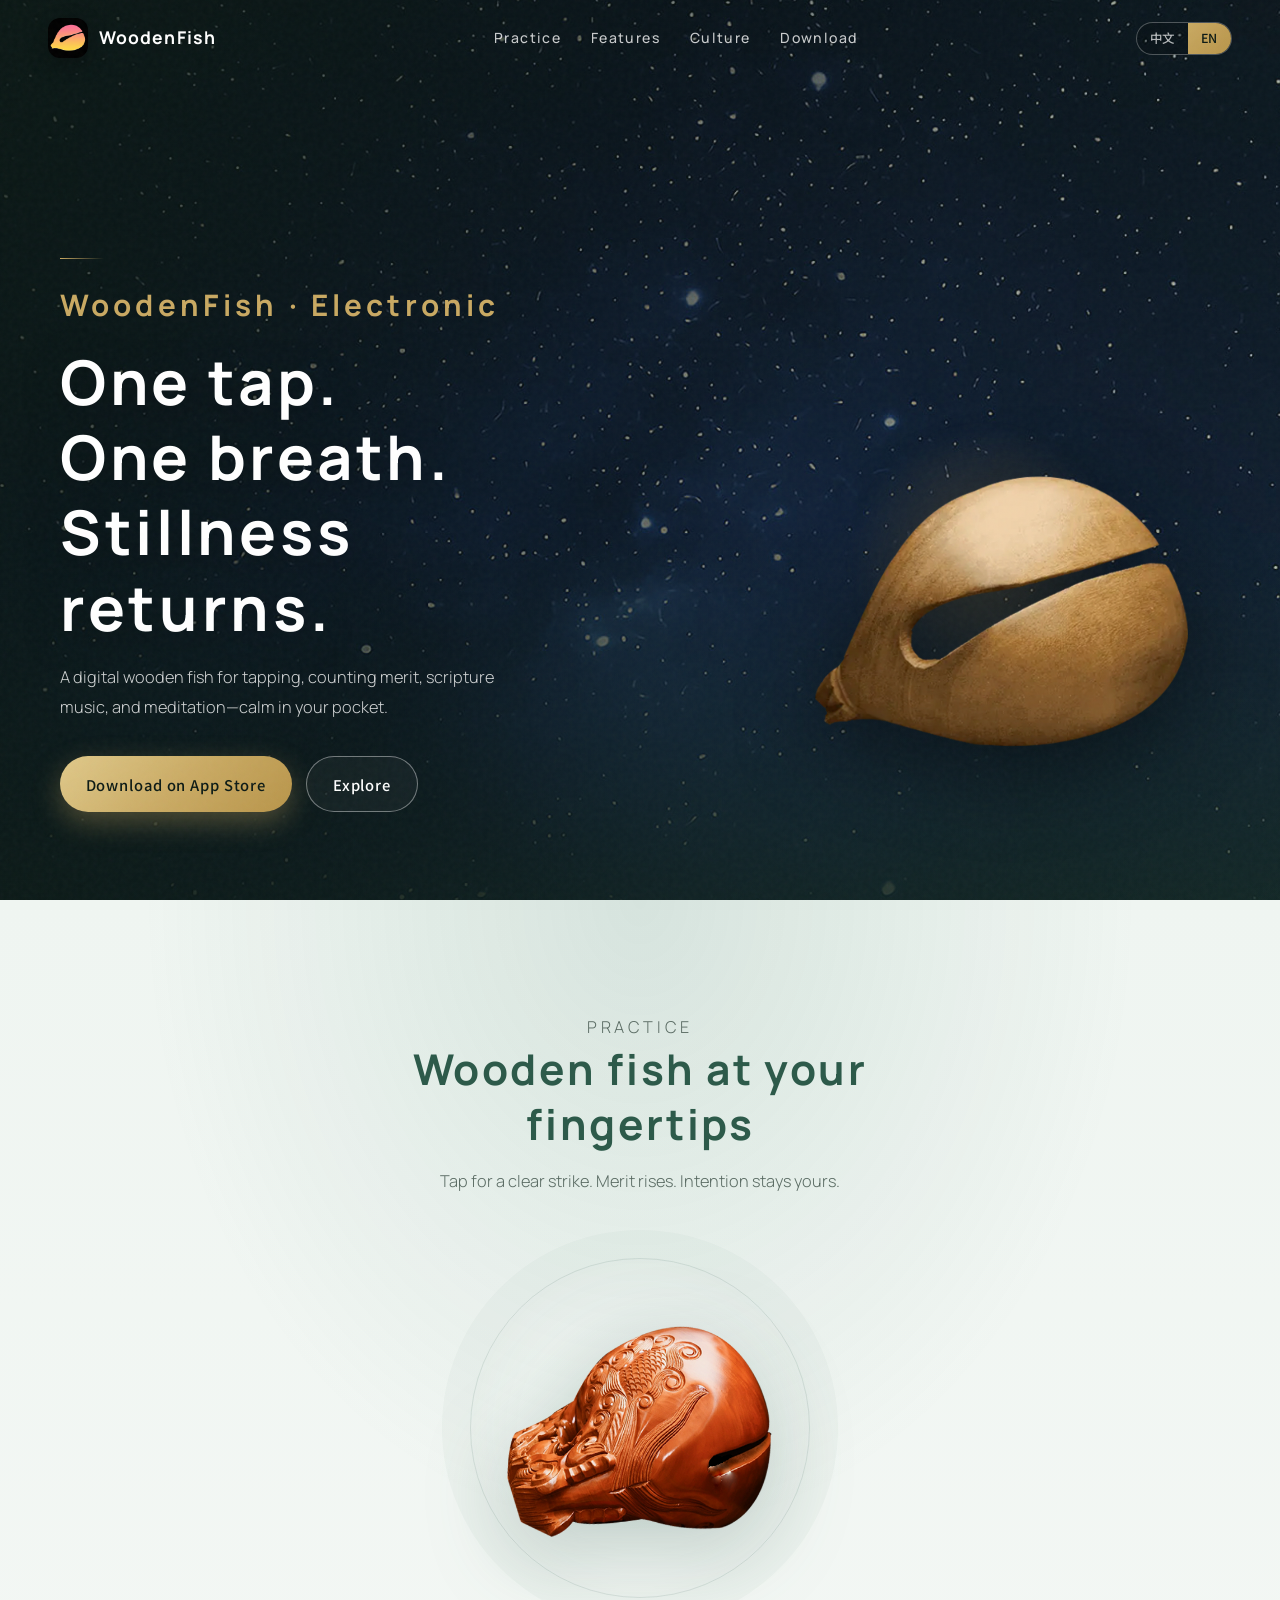
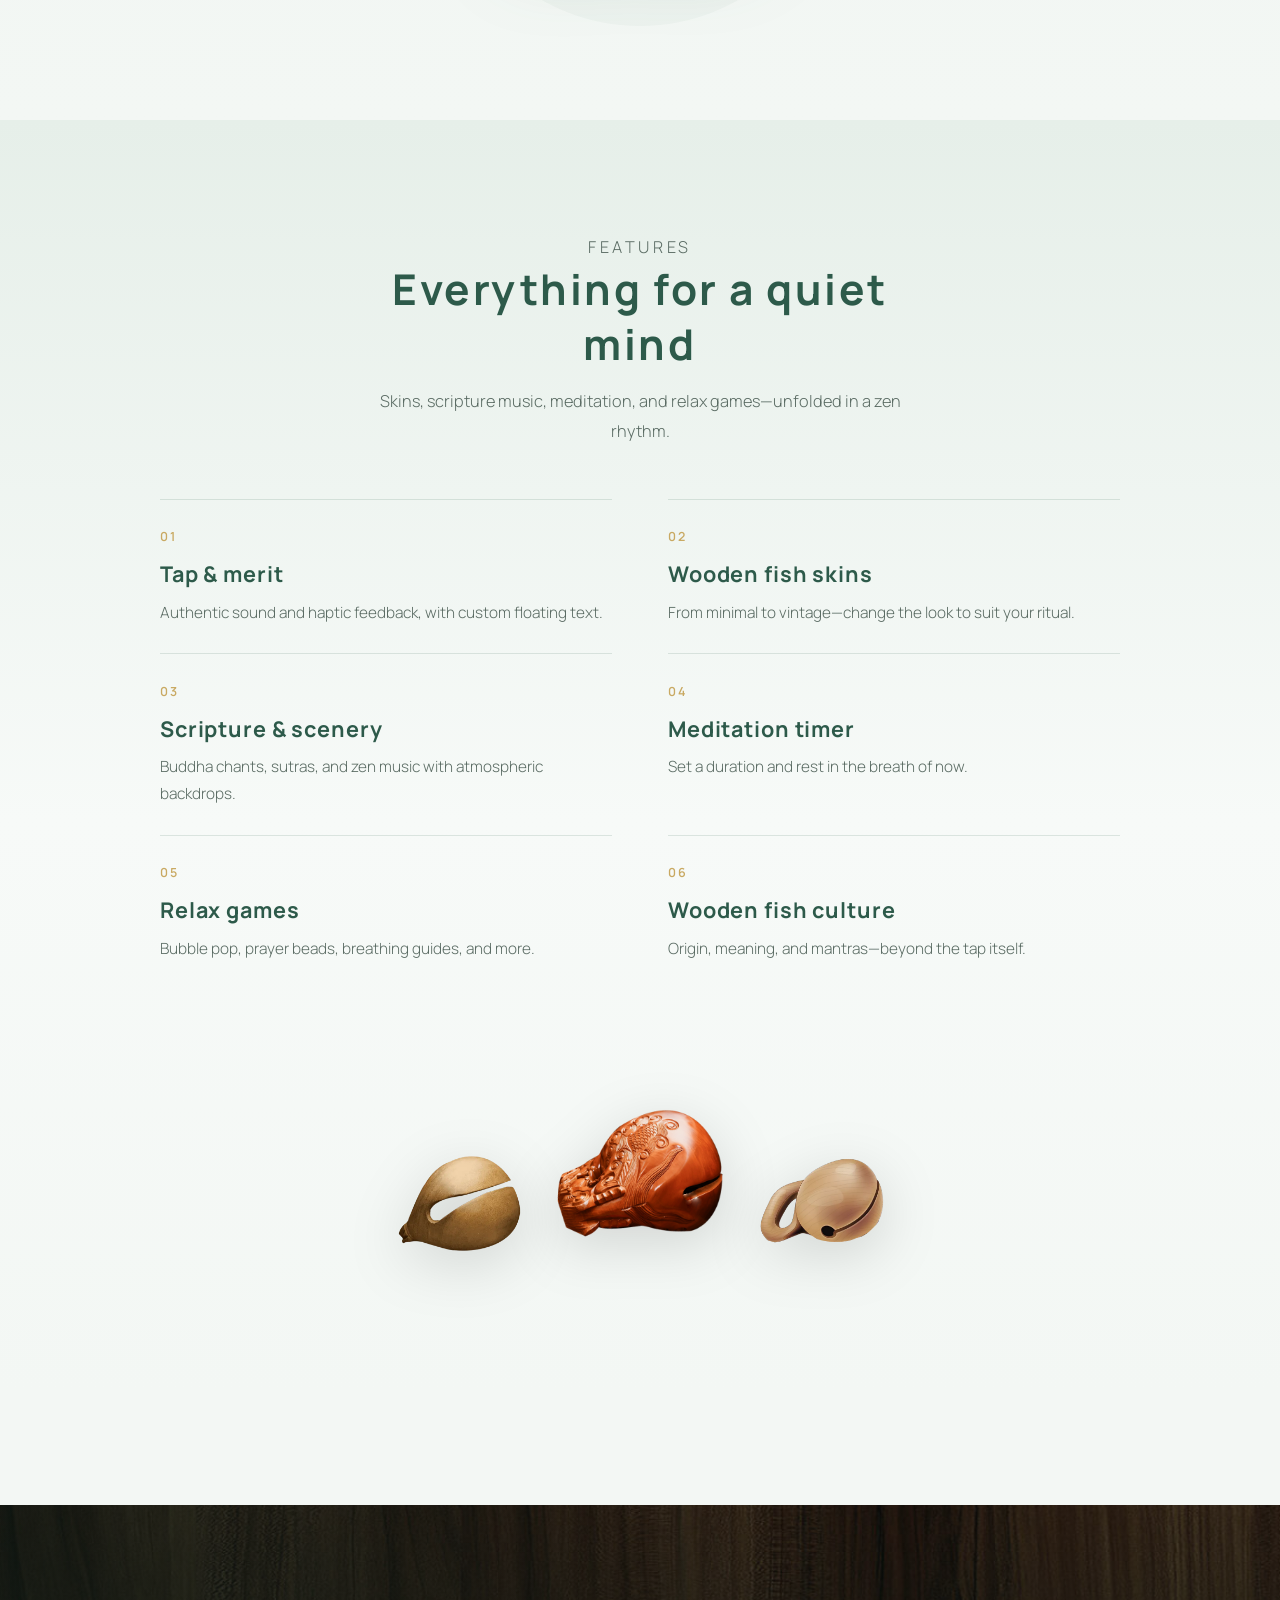
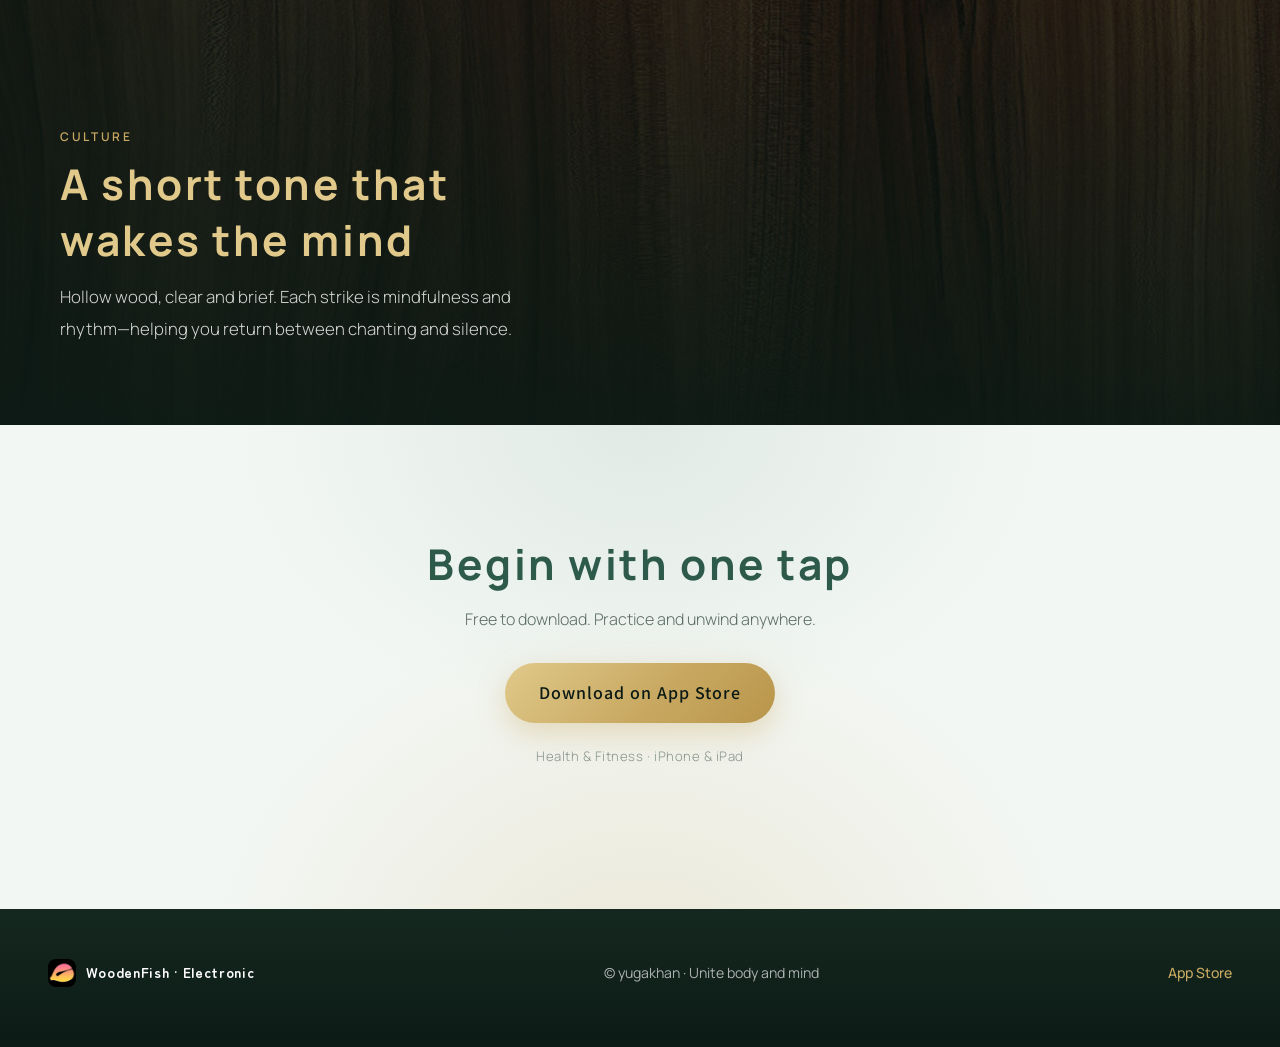
==== index.html @ 33c58714 "feat: add first version" ====
<!DOCTYPE html>
<html lang="zh-Hans">
<head>
  <meta charset="UTF-8" />
  <meta name="viewport" content="width=device-width, initial-scale=1" />
  <title>新木鱼 WoodenFish — 敲击木鱼 · 静心解压</title>
  <meta name="description" content="新木鱼（WoodenFish）是一款数字化木鱼 App：敲击计功德、多种皮肤、经文音乐、冥想计时与解压游戏，助你在忙碌中找回平静。" />
  <meta name="keywords" content="木鱼,新木鱼,WoodenFish,冥想,功德,解压,禅修,佛号,meditation,wooden fish" />
  <meta name="author" content="yugakhan" />
  <meta name="robots" content="index, follow, max-image-preview:large" />
  <meta name="theme-color" content="#2D5A4A" />
  <meta name="apple-itunes-app" content="app-id=6450141503" />
  <meta name="application-name" content="WoodenFish" />
  <link rel="canonical" href="https://yugakhan.github.io/muyu/" />
  <link rel="alternate" hreflang="zh-Hans" href="https://yugakhan.github.io/muyu/" />
  <link rel="alternate" hreflang="en" href="https://yugakhan.github.io/muyu/?lang=en" />
  <link rel="alternate" hreflang="x-default" href="https://yugakhan.github.io/muyu/" />

  <!-- Open Graph -->
  <meta property="og:type" content="website" />
  <meta property="og:site_name" content="WoodenFish" />
  <meta property="og:locale" content="zh_CN" />
  <meta property="og:locale:alternate" content="en_US" />
  <meta property="og:url" content="https://yugakhan.github.io/muyu/" />
  <meta property="og:title" content="新木鱼 WoodenFish — 敲击木鱼 · 静心解压" />
  <meta property="og:description" content="数字化木鱼，随时敲击、计功德、伴经声与冥想。Meditate and reduce stress." />
  <meta property="og:image" content="https://yugakhan.github.io/muyu/assets/og-cover.png" />
  <meta property="og:image:width" content="1200" />
  <meta property="og:image:height" content="630" />
  <meta property="og:image:alt" content="WoodenFish app — digital wooden fish" />

  <!-- Twitter -->
  <meta name="twitter:card" content="summary_large_image" />
  <meta name="twitter:title" content="新木鱼 WoodenFish" />
  <meta name="twitter:description" content="Digital wooden fish for meditation, merit, and calm." />
  <meta name="twitter:image" content="https://yugakhan.github.io/muyu/assets/og-cover.png" />
  <meta name="twitter:image:alt" content="WoodenFish — digital wooden fish for calm" />

  <link rel="icon" type="image/png" href="assets/icon.png" />
  <link rel="apple-touch-icon" href="assets/icon.png" />
  <link rel="manifest" href="site.webmanifest" />

  <link rel="preconnect" href="https://fonts.googleapis.com" />
  <link rel="preconnect" href="https://fonts.gstatic.com" crossorigin />
  <!-- Sans only: Noto Sans SC + Zen Maru Gothic + Manrope (no Song/serif) -->
  <link href="https://fonts.googleapis.com/css2?family=Manrope:wght@400;500;600;700&family=Noto+Sans+SC:wght@300;400;500;600;700&family=Zen+Maru+Gothic:wght@400;500;700&display=swap" rel="stylesheet" />
  <link rel="stylesheet" href="styles.css" />

  <script type="application/ld+json">
  {
    "@context": "https://schema.org",
    "@type": "SoftwareApplication",
    "name": "WoodenFish - Electronic",
    "alternateName": ["新木鱼", "WoodenFish"],
    "operatingSystem": "iOS, iPadOS",
    "applicationCategory": "HealthApplication",
    "description": "A digital wooden fish app for meditation, merit counting, scripture music, and stress relief.",
    "url": "https://yugakhan.github.io/muyu/",
    "image": "https://yugakhan.github.io/muyu/assets/icon.png",
    "offers": {
      "@type": "Offer",
      "price": "0",
      "priceCurrency": "USD"
    },
    "aggregateRating": {
      "@type": "AggregateRating",
      "ratingValue": "5.0",
      "ratingCount": "9"
    },
    "author": {
      "@type": "Person",
      "name": "yugakhan"
    },
    "downloadUrl": "https://apps.apple.com/us/app/woodenfish-electronic/id6450141503"
  }
  </script>
  <script type="application/ld+json">
  {
    "@context": "https://schema.org",
    "@type": "WebSite",
    "name": "WoodenFish",
    "url": "https://yugakhan.github.io/muyu/",
    "inLanguage": ["zh-Hans", "en"],
    "publisher": {
      "@type": "Organization",
      "name": "yugakhan"
    }
  }
  </script>
</head>
<body>
  <a class="skip" href="#main">Skip to content</a>
  <div class="grain" aria-hidden="true"></div>
  <div class="ink-wash" aria-hidden="true"></div>
  <svg class="enso" viewBox="0 0 200 200" aria-hidden="true">
    <circle cx="100" cy="100" r="78" fill="none" stroke="currentColor" stroke-width="1.2" stroke-linecap="round" stroke-dasharray="420 80" pathLength="500" />
  </svg>

  <header class="top">
    <a class="brand-mark" href="#top">
      <img src="assets/icon.png" width="40" height="40" alt="新木鱼 WoodenFish app icon" />
      <span data-i18n="brand">新木鱼</span>
    </a>
    <nav class="nav" aria-label="Primary">
      <a href="#practice" data-i18n="nav_practice">修行</a>
      <a href="#features" data-i18n="nav_features">功能</a>
      <a href="#culture" data-i18n="nav_culture">文化</a>
      <a href="#download" data-i18n="nav_download">下载</a>
    </nav>
    <div class="lang" role="group" aria-label="Language">
      <button type="button" data-lang="zh" class="is-active">中文</button>
      <button type="button" data-lang="en">EN</button>
    </div>
  </header>

  <main id="main">
    <section id="top" class="hero">
      <div class="hero-visual" aria-hidden="true">
        <img src="assets/bg.jpg" alt="" class="hero-bg" width="1600" height="1000" />
        <div class="hero-veil"></div>
        <div class="hero-glow"></div>

        <div class="hero-fx">
          <div class="hero-waves">
            <span></span>
            <span></span>
            <span></span>
          </div>
          <img
            src="assets/muyu-hero.png"
            alt=""
            class="hero-muyu"
            width="500"
            height="500"
            decoding="async"
          />
        </div>

        <div class="hero-leaves">
          <svg class="leaf l1" viewBox="0 0 32 32" fill="currentColor"><path d="M16 2c-1.5 6-8 10-12 14 4 1 8 5 10 12 2-7 6-11 10-12-4-4-10.5-8-8-14z"/></svg>
          <svg class="leaf l2" viewBox="0 0 32 32" fill="currentColor"><path d="M26 6C18 8 12 14 10 22c8-2 14-8 16-16-2 2-4 4-6 5 2-3 4-4 6-5z"/></svg>
          <svg class="leaf l3" viewBox="0 0 32 32" fill="currentColor"><path d="M16 2c-1.5 6-8 10-12 14 4 1 8 5 10 12 2-7 6-11 10-12-4-4-10.5-8-8-14z"/></svg>
          <svg class="leaf l4" viewBox="0 0 32 32" fill="currentColor"><path d="M26 6C18 8 12 14 10 22c8-2 14-8 16-16-2 2-4 4-6 5 2-3 4-4 6-5z"/></svg>
          <svg class="leaf l5" viewBox="0 0 32 32" fill="currentColor"><path d="M16 2c-1.5 6-8 10-12 14 4 1 8 5 10 12 2-7 6-11 10-12-4-4-10.5-8-8-14z"/></svg>
        </div>

        <div class="hero-motes">
          <i></i><i></i><i></i><i></i><i></i><i></i>
        </div>
      </div>
      <div class="hero-copy">
        <p class="brand-hero" data-i18n="brand_full">新木鱼 WoodenFish</p>
        <h1 data-i18n="hero_title">一叩一念，心归静处</h1>
        <p class="hero-lead" data-i18n="hero_lead">数字化木鱼，随时敲击、计功德、伴经声与冥想，在喧嚣里留一寸禅意。</p>
        <div class="cta-row">
          <a class="btn btn-primary" href="https://apps.apple.com/us/app/woodenfish-electronic/id6450141503" target="_blank" rel="noopener" data-i18n="cta_ios">App Store 下载</a>
          <a class="btn btn-ghost" href="#practice" data-i18n="cta_explore">了解更多</a>
        </div>
      </div>
    </section>

    <section id="practice" class="section practice">
      <div class="section-head reveal">
        <p class="eyebrow" data-i18n="eyebrow_practice">Practice</p>
        <h2 data-i18n="practice_title">指尖上的木鱼</h2>
        <p data-i18n="practice_lead">轻触屏幕，清脆一响；功德自计，心念自定。</p>
      </div>
      <div class="practice-stage reveal">
        <div class="practice-ring" aria-hidden="true"></div>
        <img
          src="assets/muyu-2.png"
          alt="木鱼插图，点击可体验功德+1"
          class="practice-muyu"
          width="300"
          height="300"
          data-i18n-alt="alt_muyu_tap"
        />
        <p class="merit" aria-live="polite"><span data-i18n="merit_label">功德</span>+1</p>
      </div>
    </section>

    <section id="features" class="section features">
      <div class="section-head reveal">
        <p class="eyebrow" data-i18n="eyebrow_features">Features</p>
        <h2 data-i18n="features_title">静心所需，皆在其中</h2>
        <p data-i18n="features_lead">皮肤、经声、冥想与解压游戏，循着禅意慢慢展开。</p>
      </div>
      <ol class="feature-list">
        <li class="reveal">
          <span class="feat-num">01</span>
          <h3 data-i18n="f1_title">敲击与功德</h3>
          <p data-i18n="f1_body">真实音效与震动反馈，自定义悬浮文字与计数。</p>
        </li>
        <li class="reveal">
          <span class="feat-num">02</span>
          <h3 data-i18n="f2_title">多样木鱼皮肤</h3>
          <p data-i18n="f2_body">简约到复古，随心更换外观，让修行更有仪式感。</p>
        </li>
        <li class="reveal">
          <span class="feat-num">03</span>
          <h3 data-i18n="f3_title">经文与背景</h3>
          <p data-i18n="f3_body">佛号、经诵与禅乐，配以氛围背景图，沉浸静修。</p>
        </li>
        <li class="reveal">
          <span class="feat-num">04</span>
          <h3 data-i18n="f4_title">冥想计时</h3>
          <p data-i18n="f4_body">设定时长，专注呼吸与当下，修一寸光阴。</p>
        </li>
        <li class="reveal">
          <span class="feat-num">05</span>
          <h3 data-i18n="f5_title">解压小游戏</h3>
          <p data-i18n="f5_body">戳泡泡、拨念珠、呼吸引导等，轻触放松身心。</p>
        </li>
        <li class="reveal">
          <span class="feat-num">06</span>
          <h3 data-i18n="f6_title">木鱼文化</h3>
          <p data-i18n="f6_body">由来、寓意与常用佛号，在叩击之外多一分理解。</p>
        </li>
      </ol>
      <div class="skin-row reveal" aria-hidden="true">
        <img src="assets/muyu-hero.png" alt="" width="140" height="140" loading="lazy" />
        <img src="assets/muyu-2.png" alt="" width="180" height="180" loading="lazy" />
        <img src="assets/muyu-3.png" alt="" width="140" height="140" loading="lazy" />
      </div>
    </section>

    <section id="culture" class="section culture">
      <div class="culture-panel">
        <img src="assets/bg-alt.jpg" alt="" class="culture-bg" width="1600" height="900" />
        <div class="culture-veil"></div>
        <div class="culture-copy reveal">
          <p class="eyebrow light" data-i18n="eyebrow_culture">Culture</p>
          <h2 data-i18n="culture_title">木鱼之声，醒心于片刻</h2>
          <p data-i18n="culture_body">木鱼中空，音短而清。每一次敲击，是正念，也是节奏——在读经与静坐之间，帮你把心安放回来。</p>
        </div>
      </div>
    </section>

    <section id="download" class="section download">
      <div class="download-inner reveal">
        <h2 data-i18n="download_title">此刻，开始一叩</h2>
        <p data-i18n="download_lead">免费下载，随时随地修行与解压。</p>
        <a class="btn btn-primary btn-lg" href="https://apps.apple.com/us/app/woodenfish-electronic/id6450141503" target="_blank" rel="noopener" data-i18n="cta_ios">App Store 下载</a>
        <p class="fineprint" data-i18n="download_note">Health &amp; Fitness · 支持 iPhone、iPad</p>
      </div>
    </section>
  </main>

  <footer class="foot">
    <div class="foot-brand">
      <img src="assets/icon.png" alt="" width="28" height="28" />
      <span data-i18n="brand_full">新木鱼 WoodenFish</span>
    </div>
    <p data-i18n="foot_copy">© yugakhan · 让身心合一</p>
    <a href="https://apps.apple.com/us/app/woodenfish-electronic/id6450141503" target="_blank" rel="noopener">App Store</a>
  </footer>

  <script src="i18n.js"></script>
  <script src="app.js"></script>
</body>
</html>
---- styles.css ----
:root {
  --ink: #1c2420;
  --muted: #5a6b63;
  --sage: #2d5a4a;
  --sage-mid: #3d7a65;
  --sage-soft: #6a9a88;
  --gold: #c9a962;
  --gold-soft: #e0c98a;
  --mist: #e6efe9;
  --paper: #f3f7f4;
  --deep: #0c1a15;
  --deep-2: #152820;
  /* Rounded gothic + geometric sans — never Song/serif */
  --font-display: "Zen Maru Gothic", "Noto Sans SC", "PingFang SC", "Hiragino Sans GB",
    "Microsoft YaHei", system-ui, sans-serif;
  --font-body: "Noto Sans SC", "Manrope", "PingFang SC", "Hiragino Sans GB", "Microsoft YaHei",
    system-ui, sans-serif;
  --font-en: "Manrope", "Noto Sans SC", system-ui, sans-serif;
}

*,
*::before,
*::after {
  box-sizing: border-box;
}

html {
  scroll-behavior: smooth;
}

body {
  margin: 0;
  color: var(--ink);
  font-family: var(--font-body);
  font-weight: 400;
  font-size: 16px;
  line-height: 1.7;
  background: var(--paper);
  overflow-x: hidden;
  -webkit-font-smoothing: antialiased;
}

html[lang="en"] body,
html[lang="en"] .brand-mark,
html[lang="en"] .brand-hero,
html[lang="en"] h1,
html[lang="en"] h2,
html[lang="en"] h3 {
  font-family: var(--font-en);
}

img {
  max-width: 100%;
  display: block;
}

a {
  color: inherit;
  text-decoration: none;
}

.skip {
  position: absolute;
  left: -999px;
  top: 0;
  background: #fff;
  padding: 0.5rem 1rem;
  z-index: 100;
}

.skip:focus {
  left: 0.5rem;
  top: 0.5rem;
}

.grain {
  pointer-events: none;
  position: fixed;
  inset: 0;
  z-index: 60;
  opacity: 0.035;
  background-image: url("data:image/svg+xml,%3Csvg viewBox='0 0 200 200' xmlns='http://www.w3.org/2000/svg'%3E%3Cfilter id='n'%3E%3CfeTurbulence type='fractalNoise' baseFrequency='0.9' numOctaves='3' stitchTiles='stitch'/%3E%3C/filter%3E%3Crect width='100%25' height='100%25' filter='url(%23n)'/%3E%3C/svg%3E");
}

.ink-wash {
  pointer-events: none;
  position: fixed;
  inset: 0;
  z-index: 0;
  background:
    radial-gradient(ellipse 80% 50% at 10% -10%, rgba(61, 122, 101, 0.12), transparent 50%),
    radial-gradient(ellipse 60% 40% at 100% 20%, rgba(201, 169, 98, 0.08), transparent 45%);
}

.enso {
  pointer-events: none;
  position: fixed;
  right: -4vw;
  top: 18vh;
  width: min(42vw, 320px);
  height: auto;
  z-index: 0;
  color: rgba(45, 90, 74, 0.07);
  animation: enso-breathe 14s ease-in-out infinite;
}

@media (max-width: 720px) {
  .enso {
    opacity: 0.55;
    top: 42vh;
    width: 55vw;
  }
}

/* —— Top —— */
.top {
  position: fixed;
  top: 0;
  left: 0;
  right: 0;
  z-index: 40;
  display: flex;
  align-items: center;
  justify-content: space-between;
  gap: 1rem;
  padding: 1rem 1.35rem;
  color: #fff;
  transition: background 0.35s ease, backdrop-filter 0.35s ease;
}

.top.is-scrolled {
  background: rgba(12, 26, 21, 0.72);
  backdrop-filter: blur(14px);
  -webkit-backdrop-filter: blur(14px);
  border-bottom: 1px solid rgba(255, 255, 255, 0.06);
}

.brand-mark {
  display: flex;
  align-items: center;
  gap: 0.7rem;
  font-family: var(--font-display);
  font-size: 1.1rem;
  font-weight: 700;
  letter-spacing: 0.06em;
}

.brand-mark img {
  width: 40px;
  height: 40px;
  border-radius: 12px;
  box-shadow: 0 6px 20px rgba(0, 0, 0, 0.3);
}

.nav {
  display: none;
  gap: 1.85rem;
  font-size: 0.88rem;
  font-weight: 500;
  letter-spacing: 0.1em;
}

.nav a {
  opacity: 0.78;
  transition: opacity 0.25s ease, color 0.25s ease;
}

.nav a:hover {
  opacity: 1;
  color: var(--gold-soft);
}

.lang {
  display: flex;
  border: 1px solid rgba(255, 255, 255, 0.28);
  border-radius: 999px;
  overflow: hidden;
  background: rgba(0, 0, 0, 0.15);
}

.lang button {
  appearance: none;
  border: 0;
  background: transparent;
  color: rgba(255, 255, 255, 0.7);
  font-family: var(--font-body);
  font-size: 0.78rem;
  font-weight: 500;
  padding: 0.4rem 0.85rem;
  cursor: pointer;
  transition: background 0.2s ease, color 0.2s ease;
}

.lang button.is-active {
  background: linear-gradient(135deg, var(--gold), #b8954a);
  color: var(--deep);
}

@media (min-width: 800px) {
  .top {
    padding: 1.15rem 3rem;
  }

  .nav {
    display: flex;
  }
}

/* —— Hero —— */
.hero {
  position: relative;
  min-height: 100svh;
  display: grid;
  align-items: end;
  color: #fff;
}

.hero-visual {
  position: absolute;
  inset: 0;
  overflow: hidden;
}

.hero-bg {
  width: 100%;
  height: 100%;
  object-fit: cover;
  transform: scale(1.08);
  animation: slow-drift 32s ease-in-out infinite alternate;
}

.hero-veil {
  position: absolute;
  inset: 0;
  background:
    linear-gradient(115deg, rgba(12, 26, 21, 0.88) 0%, rgba(12, 26, 21, 0.55) 42%, rgba(45, 90, 74, 0.2) 100%),
    linear-gradient(to top, rgba(12, 26, 21, 0.8) 0%, transparent 42%);
}

.hero-glow {
  position: absolute;
  right: 12%;
  bottom: 22%;
  width: min(36vw, 280px);
  height: min(36vw, 280px);
  border-radius: 50%;
  background: radial-gradient(circle, rgba(201, 169, 98, 0.28), transparent 68%);
  filter: blur(8px);
  animation: pulse-glow 6s ease-in-out infinite;
}

/* Muyu + sound waves — natural aspect, never squash */
.hero-fx {
  position: absolute;
  right: 2%;
  bottom: 8%;
  width: min(56vw, 380px);
  pointer-events: none;
  animation: float-muyu 8s ease-in-out infinite;
}

.hero-muyu {
  position: relative;
  z-index: 2;
  display: block;
  width: 100%;
  height: auto;
  max-width: none;
  aspect-ratio: auto;
  object-fit: contain;
  object-position: center;
  filter: drop-shadow(0 22px 44px rgba(0, 0, 0, 0.45));
}

.hero-waves {
  position: absolute;
  left: 50%;
  top: 50%;
  z-index: 1;
  width: 100%;
  aspect-ratio: 1;
  transform: translate(-50%, -50%);
  display: grid;
  place-items: center;
  pointer-events: none;
}

.hero-waves span {
  position: absolute;
  width: 72%;
  aspect-ratio: 1;
  border-radius: 50%;
  border: 1px solid rgba(224, 201, 138, 0.45);
  opacity: 0;
  animation: wave-ring 4.8s ease-out infinite;
}

.hero-waves span:nth-child(2) {
  animation-delay: 1.6s;
}

.hero-waves span:nth-child(3) {
  animation-delay: 3.2s;
}

/* Falling leaves */
.hero-leaves {
  position: absolute;
  inset: 0;
  z-index: 3;
  pointer-events: none;
  overflow: hidden;
}

.leaf {
  position: absolute;
  width: 18px;
  height: 18px;
  color: rgba(201, 169, 98, 0.55);
  opacity: 0;
  will-change: transform, opacity;
  filter: drop-shadow(0 2px 6px rgba(0, 0, 0, 0.2));
}

.leaf.l1 {
  left: 58%;
  top: -8%;
  width: 20px;
  animation: leaf-fall 14s linear infinite;
  animation-delay: 0s;
}

.leaf.l2 {
  left: 72%;
  top: -10%;
  width: 14px;
  color: rgba(106, 154, 136, 0.5);
  animation: leaf-fall 17s linear infinite;
  animation-delay: 2.5s;
}

.leaf.l3 {
  left: 84%;
  top: -6%;
  width: 16px;
  color: rgba(224, 201, 138, 0.42);
  animation: leaf-fall 15s linear infinite;
  animation-delay: 5s;
}

.leaf.l4 {
  left: 66%;
  top: -12%;
  width: 12px;
  color: rgba(61, 122, 101, 0.45);
  animation: leaf-fall 19s linear infinite;
  animation-delay: 8s;
}

.leaf.l5 {
  left: 90%;
  top: -8%;
  width: 15px;
  animation: leaf-fall 16s linear infinite;
  animation-delay: 11s;
}

.hero-motes {
  position: absolute;
  inset: 0;
  z-index: 2;
  pointer-events: none;
  overflow: hidden;
}

.hero-motes i {
  position: absolute;
  width: 3px;
  height: 3px;
  border-radius: 50%;
  background: rgba(224, 201, 138, 0.7);
  box-shadow: 0 0 8px rgba(201, 169, 98, 0.55);
  opacity: 0;
  animation: mote-drift 11s ease-in-out infinite;
}

.hero-motes i:nth-child(1) { left: 62%; top: 28%; animation-delay: 0s; }
.hero-motes i:nth-child(2) { left: 78%; top: 42%; width: 2px; height: 2px; animation-delay: 1.8s; }
.hero-motes i:nth-child(3) { left: 70%; top: 58%; animation-delay: 3.4s; }
.hero-motes i:nth-child(4) { left: 88%; top: 34%; width: 2px; height: 2px; animation-delay: 5s; }
.hero-motes i:nth-child(5) { left: 55%; top: 48%; animation-delay: 6.8s; }
.hero-motes i:nth-child(6) { left: 82%; top: 66%; width: 2px; height: 2px; animation-delay: 8.5s; }

.hero-copy {
  position: relative;
  z-index: 2;
  padding: 7.5rem 1.5rem 4.25rem;
  max-width: 40rem;
}

.hero-copy::before {
  content: "";
  display: block;
  width: 2.75rem;
  height: 1px;
  margin-bottom: 1.35rem;
  background: linear-gradient(90deg, var(--gold), transparent);
  opacity: 0;
  animation: rise 0.9s ease 0.05s forwards;
}

.brand-hero {
  margin: 0 0 0.85rem;
  font-family: var(--font-display);
  font-size: clamp(1.35rem, 3.5vw, 1.85rem);
  font-weight: 700;
  letter-spacing: 0.14em;
  color: var(--gold);
  opacity: 0;
  animation: rise 0.9s ease 0.1s forwards;
}

.hero h1 {
  margin: 0 0 1.1rem;
  font-family: var(--font-display);
  font-size: clamp(2.35rem, 6.5vw, 3.85rem);
  font-weight: 700;
  line-height: 1.22;
  letter-spacing: 0.06em;
  text-wrap: balance;
  text-shadow: 0 8px 40px rgba(0, 0, 0, 0.35);
  opacity: 0;
  animation: rise 0.9s ease 0.28s forwards;
}

.hero-lead {
  margin: 0 0 2.1rem;
  font-size: 1.02rem;
  font-weight: 300;
  color: rgba(255, 255, 255, 0.8);
  max-width: 28rem;
  line-height: 1.85;
  opacity: 0;
  animation: rise 0.9s ease 0.46s forwards;
}

.cta-row {
  display: flex;
  flex-wrap: wrap;
  gap: 0.9rem;
  opacity: 0;
  animation: rise 0.9s ease 0.64s forwards;
}

@media (min-width: 900px) {
  .hero-copy {
    padding: 8.5rem 3.75rem 5.5rem;
  }

  .hero-fx {
    right: 6%;
    bottom: 10%;
    width: min(34vw, 400px);
  }
}

/* —— Buttons —— */
.btn {
  display: inline-flex;
  align-items: center;
  justify-content: center;
  padding: 0.9rem 1.6rem;
  border-radius: 999px;
  font-family: var(--font-body);
  font-size: 0.92rem;
  font-weight: 500;
  letter-spacing: 0.06em;
  transition: transform 0.22s ease, box-shadow 0.22s ease, background 0.22s ease;
}

.btn:hover {
  transform: translateY(-2px);
}

.btn-primary {
  background: linear-gradient(135deg, var(--gold-soft), var(--gold) 55%, #b8954a);
  color: var(--deep);
  box-shadow: 0 10px 28px rgba(201, 169, 98, 0.35);
}

.btn-primary:hover {
  box-shadow: 0 14px 32px rgba(201, 169, 98, 0.45);
}

.btn-ghost {
  border: 1px solid rgba(255, 255, 255, 0.4);
  color: #fff;
  background: rgba(255, 255, 255, 0.04);
}

.btn-ghost:hover {
  background: rgba(255, 255, 255, 0.12);
}

.btn-lg {
  padding: 1.05rem 2.15rem;
  font-size: 1rem;
}

/* —— Sections —— */
.section {
  position: relative;
  z-index: 1;
  padding: 5.5rem 1.5rem;
}

.section-head {
  max-width: 34rem;
  margin: 0 auto 3.25rem;
  text-align: center;
}

.eyebrow {
  margin: 0 0 0.65rem;
  font-family: var(--font-en);
  font-size: 0.75rem;
  font-weight: 600;
  letter-spacing: 0.22em;
  text-transform: uppercase;
  color: var(--sage-soft);
}

.eyebrow.light {
  color: var(--gold);
}

.section-head h2,
.download h2,
.culture-copy h2 {
  margin: 0 0 0.85rem;
  font-family: var(--font-display);
  font-size: clamp(1.85rem, 4vw, 2.65rem);
  font-weight: 700;
  color: var(--sage);
  letter-spacing: 0.06em;
  line-height: 1.3;
}

.section-head p {
  margin: 0;
  color: var(--muted);
  font-size: 1.02rem;
  font-weight: 300;
  line-height: 1.85;
}

@media (min-width: 768px) {
  .section {
    padding: 7rem 3rem;
  }
}

/* Practice */
.practice {
  background:
    radial-gradient(ellipse at 50% 0%, rgba(61, 122, 101, 0.14), transparent 55%),
    linear-gradient(180deg, #eff5f1 0%, var(--paper) 100%);
}

.practice-stage {
  position: relative;
  max-width: 440px;
  margin: 0 auto;
  display: grid;
  place-items: center;
  min-height: 360px;
}

.practice-ring {
  position: absolute;
  width: min(78vw, 340px);
  height: min(78vw, 340px);
  border-radius: 50%;
  border: 1px solid rgba(45, 90, 74, 0.15);
  box-shadow:
    inset 0 0 60px rgba(45, 90, 74, 0.06),
    0 0 0 28px rgba(45, 90, 74, 0.03);
  animation: ring-breathe 5.5s ease-in-out infinite;
}

.practice-muyu {
  position: relative;
  z-index: 1;
  width: min(68vw, 280px);
  filter: drop-shadow(0 22px 40px rgba(45, 90, 74, 0.28));
  transition: transform 0.14s ease;
  cursor: pointer;
  user-select: none;
  outline: none;
}

.practice-muyu:focus-visible {
  outline: 2px solid var(--gold);
  outline-offset: 8px;
  border-radius: 50%;
}

.practice-muyu.is-hit {
  transform: scale(0.93);
}

.merit {
  position: absolute;
  z-index: 2;
  top: 10%;
  left: 50%;
  margin: 0;
  font-family: var(--font-display);
  font-size: 1.55rem;
  color: var(--gold);
  font-weight: 700;
  letter-spacing: 0.1em;
  opacity: 0;
  transform: translate(-50%, 12px);
  pointer-events: none;
  text-shadow: 0 4px 16px rgba(201, 169, 98, 0.35);
}

.merit.is-show {
  animation: merit-float 1.15s ease forwards;
}

/* Features */
.features {
  background:
    linear-gradient(180deg, var(--mist) 0%, #f7faf8 55%, var(--paper) 100%);
}

.feature-list {
  list-style: none;
  margin: 0 auto;
  padding: 0;
  max-width: 960px;
  display: grid;
  gap: 0;
  counter-reset: none;
}

@media (min-width: 720px) {
  .feature-list {
    grid-template-columns: 1fr 1fr;
    column-gap: 3.5rem;
  }
}

.feature-list li {
  padding: 1.65rem 0;
  border-top: 1px solid rgba(45, 90, 74, 0.14);
}

.feat-num {
  display: block;
  font-family: var(--font-en);
  font-size: 0.78rem;
  font-weight: 600;
  letter-spacing: 0.2em;
  color: var(--gold);
  margin-bottom: 0.55rem;
}

.feature-list h3 {
  margin: 0 0 0.45rem;
  font-family: var(--font-display);
  font-size: 1.35rem;
  font-weight: 700;
  color: var(--sage);
  letter-spacing: 0.04em;
}

.feature-list p {
  margin: 0;
  color: var(--muted);
  font-size: 0.96rem;
  font-weight: 300;
  line-height: 1.75;
}

.skin-row {
  display: flex;
  justify-content: center;
  align-items: flex-end;
  gap: 1.75rem;
  margin-top: 4rem;
  flex-wrap: wrap;
  padding: 2.5rem 1rem 0.5rem;
  background: none;
}

.skin-row img {
  width: min(26vw, 130px);
  filter: drop-shadow(0 14px 28px rgba(0, 0, 0, 0.14));
  transition: transform 0.4s cubic-bezier(0.22, 1, 0.36, 1);
}

.skin-row img:nth-child(2) {
  width: min(32vw, 175px);
  transform: translateY(-12px);
}

.skin-row img:hover {
  transform: translateY(-10px) scale(1.04);
}

.skin-row img:nth-child(2):hover {
  transform: translateY(-18px) scale(1.04);
}

/* Culture */
.culture {
  padding-left: 0;
  padding-right: 0;
  padding-bottom: 0;
}

.culture-panel {
  position: relative;
  min-height: 460px;
  display: grid;
  align-items: end;
  overflow: hidden;
}

.culture-bg {
  position: absolute;
  inset: 0;
  width: 100%;
  height: 100%;
  object-fit: cover;
  transform: scale(1.04);
}

.culture-veil {
  position: absolute;
  inset: 0;
  background:
    linear-gradient(to top, rgba(12, 26, 21, 0.92), rgba(12, 26, 21, 0.35)),
    linear-gradient(90deg, rgba(12, 26, 21, 0.55), transparent 60%);
}

.culture-copy {
  position: relative;
  z-index: 1;
  color: #fff;
  padding: 4rem 1.5rem;
  max-width: 38rem;
}

.culture-copy h2 {
  color: var(--gold-soft);
}

.culture-copy p:last-child {
  margin: 0;
  color: rgba(255, 255, 255, 0.82);
  font-size: 1.05rem;
  font-weight: 300;
  line-height: 1.9;
}

@media (min-width: 768px) {
  .culture-copy {
    padding: 5rem 3.75rem;
  }

  .culture-panel {
    min-height: 520px;
  }
}

/* Download */
.download {
  text-align: center;
  background:
    radial-gradient(ellipse at 50% 120%, rgba(201, 169, 98, 0.2), transparent 50%),
    radial-gradient(ellipse at 50% 0%, rgba(61, 122, 101, 0.1), transparent 45%),
    var(--paper);
}

.download-inner {
  max-width: 28rem;
  margin: 0 auto;
}

.download p {
  color: var(--muted);
  margin: 0 0 1.85rem;
  font-weight: 300;
}

.fineprint {
  margin-top: 1.35rem !important;
  font-size: 0.82rem !important;
  opacity: 0.7;
  letter-spacing: 0.04em;
}

/* Footer */
.foot {
  display: flex;
  flex-wrap: wrap;
  align-items: center;
  justify-content: space-between;
  gap: 1rem;
  padding: 2.1rem 1.5rem 2.6rem;
  background: linear-gradient(180deg, var(--deep-2), var(--deep));
  color: rgba(255, 255, 255, 0.65);
  font-size: 0.88rem;
}

.foot-brand {
  display: flex;
  align-items: center;
  gap: 0.65rem;
  color: #fff;
  font-family: var(--font-display);
  font-weight: 600;
  letter-spacing: 0.05em;
}

.foot-brand img {
  border-radius: 8px;
}

.foot a {
  color: var(--gold);
  font-weight: 500;
}

@media (min-width: 768px) {
  .foot {
    padding: 2.4rem 3rem 3rem;
  }
}

/* Reveal */
.reveal {
  opacity: 0;
  transform: translateY(22px);
  transition: opacity 0.8s ease, transform 0.8s ease;
}

.reveal.is-in {
  opacity: 1;
  transform: translateY(0);
}

/* Motions */
@keyframes rise {
  from {
    opacity: 0;
    transform: translateY(20px);
  }
  to {
    opacity: 1;
    transform: translateY(0);
  }
}

@keyframes float-muyu {
  0%,
  100% {
    transform: translate3d(0, 0, 0);
  }
  50% {
    transform: translate3d(0, -12px, 0);
  }
}

@keyframes wave-ring {
  0% {
    transform: scale(0.72);
    opacity: 0.55;
  }
  70% {
    opacity: 0.18;
  }
  100% {
    transform: scale(1.55);
    opacity: 0;
  }
}

@keyframes leaf-fall {
  0% {
    transform: translate3d(0, 0, 0) rotate(0deg);
    opacity: 0;
  }
  8% {
    opacity: 0.75;
  }
  100% {
    transform: translate3d(-48px, 110vh, 0) rotate(420deg);
    opacity: 0;
  }
}

@keyframes mote-drift {
  0%,
  100% {
    transform: translate3d(0, 8px, 0);
    opacity: 0;
  }
  20% {
    opacity: 0.75;
  }
  50% {
    transform: translate3d(10px, -28px, 0);
    opacity: 0.45;
  }
  80% {
    opacity: 0.7;
  }
}

@keyframes slow-drift {
  from {
    transform: scale(1.08) translate(0, 0);
  }
  to {
    transform: scale(1.12) translate(-1.8%, 1.2%);
  }
}

@keyframes pulse-glow {
  0%,
  100% {
    opacity: 0.55;
    transform: scale(1);
  }
  50% {
    opacity: 0.9;
    transform: scale(1.08);
  }
}

@keyframes ring-breathe {
  0%,
  100% {
    transform: scale(1);
    opacity: 0.85;
  }
  50% {
    transform: scale(1.04);
    opacity: 1;
  }
}

@keyframes merit-float {
  0% {
    opacity: 0;
    transform: translate(-50%, 16px);
  }
  18% {
    opacity: 1;
  }
  100% {
    opacity: 0;
    transform: translate(-50%, -52px);
  }
}

@keyframes enso-breathe {
  0%,
  100% {
    transform: rotate(0deg) scale(1);
    opacity: 0.7;
  }
  50% {
    transform: rotate(8deg) scale(1.04);
    opacity: 1;
  }
}

@media (prefers-reduced-motion: reduce) {
  .hero-bg,
  .hero-fx,
  .hero-glow,
  .hero-waves span,
  .leaf,
  .hero-motes i,
  .practice-ring,
  .enso,
  .brand-hero,
  .hero h1,
  .hero-lead,
  .cta-row,
  .hero-copy::before {
    animation: none !important;
    opacity: 1;
    transform: none;
  }

  .hero-waves span,
  .leaf,
  .hero-motes i {
    opacity: 0;
  }

  .reveal {
    opacity: 1;
    transform: none;
  }
}
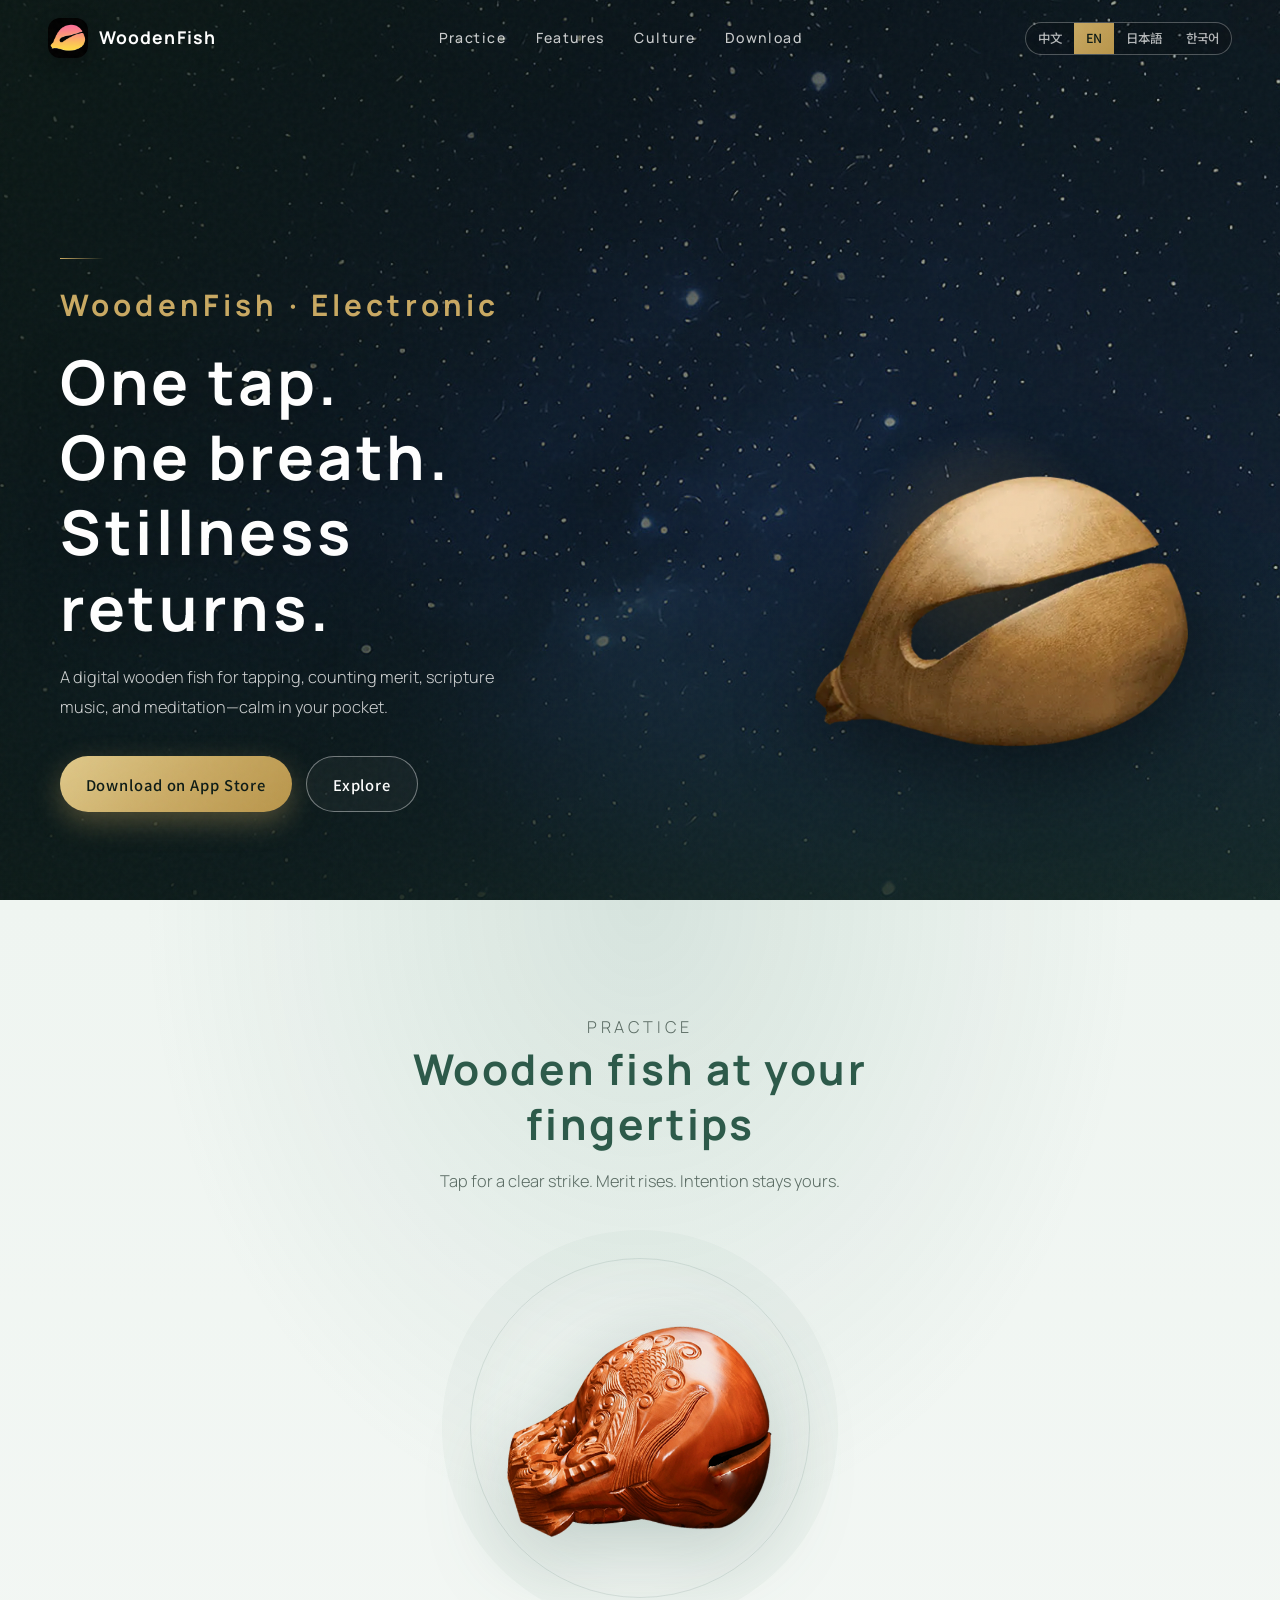
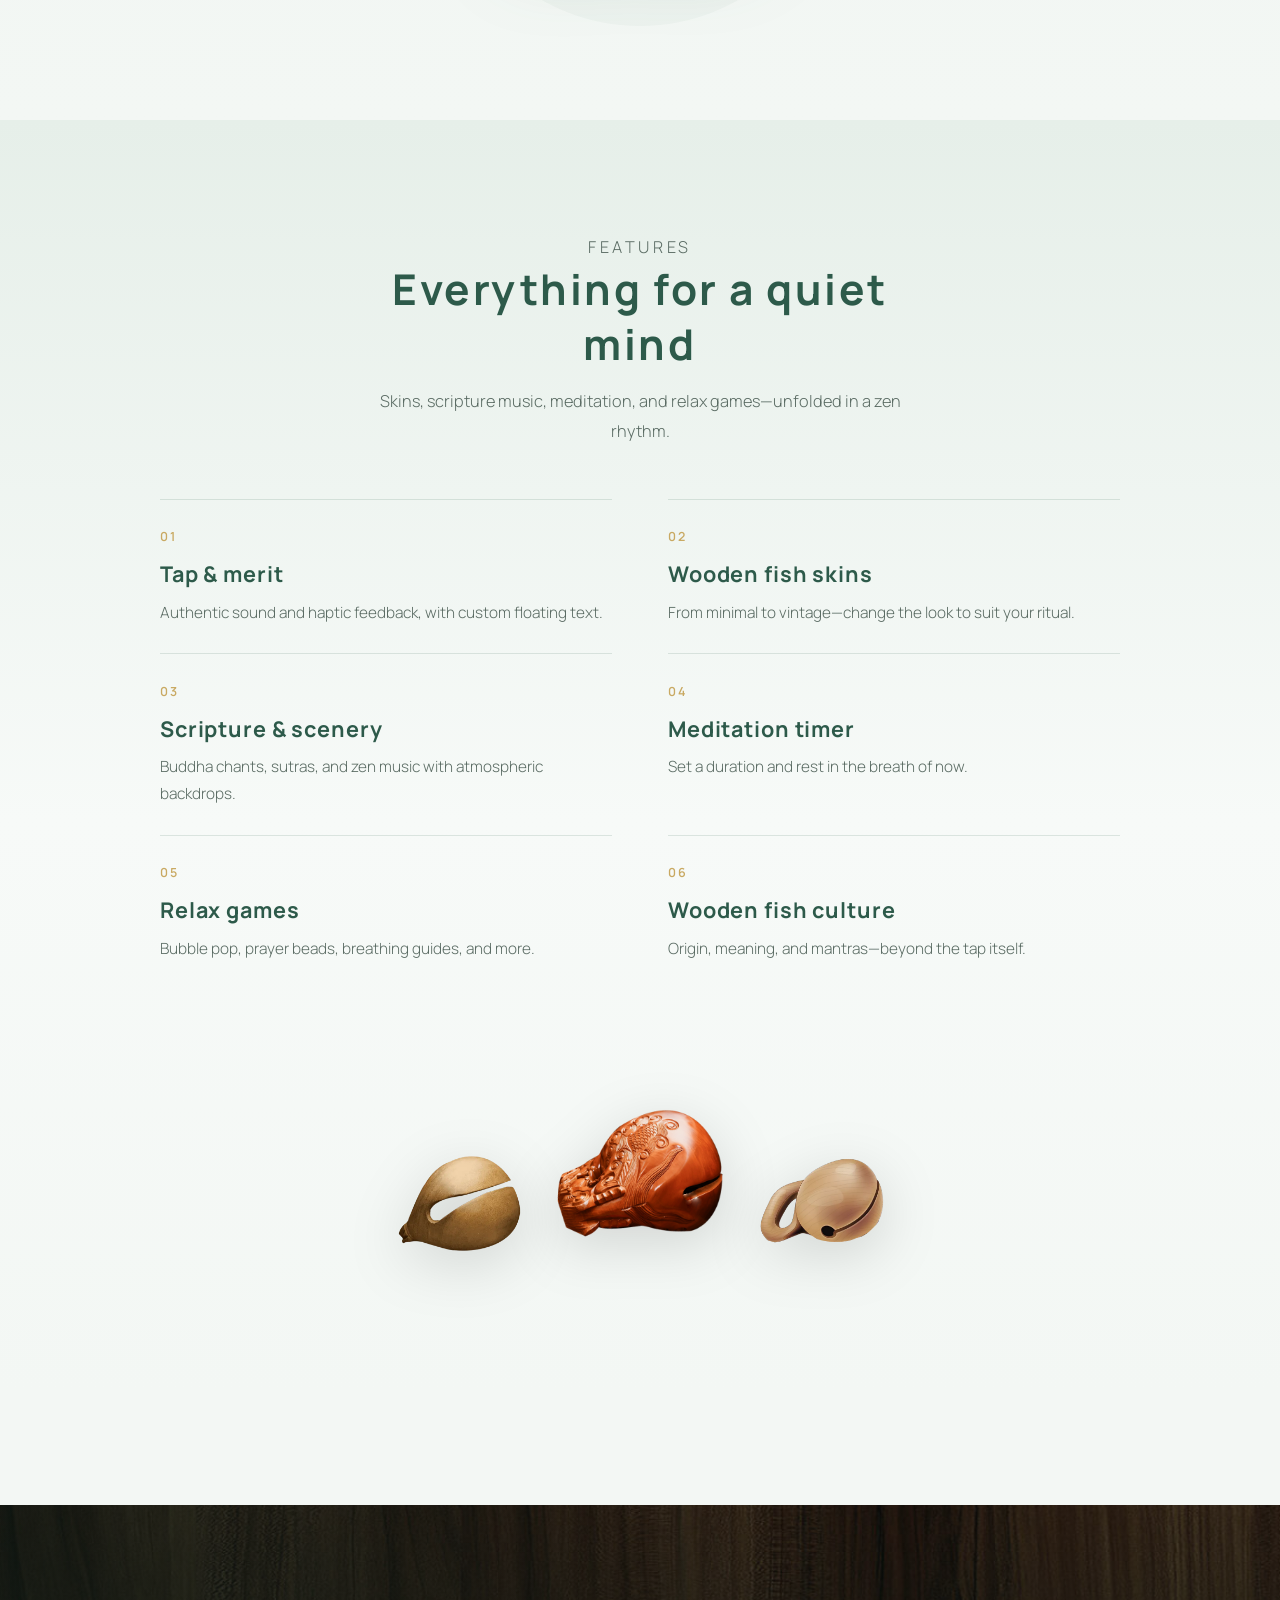
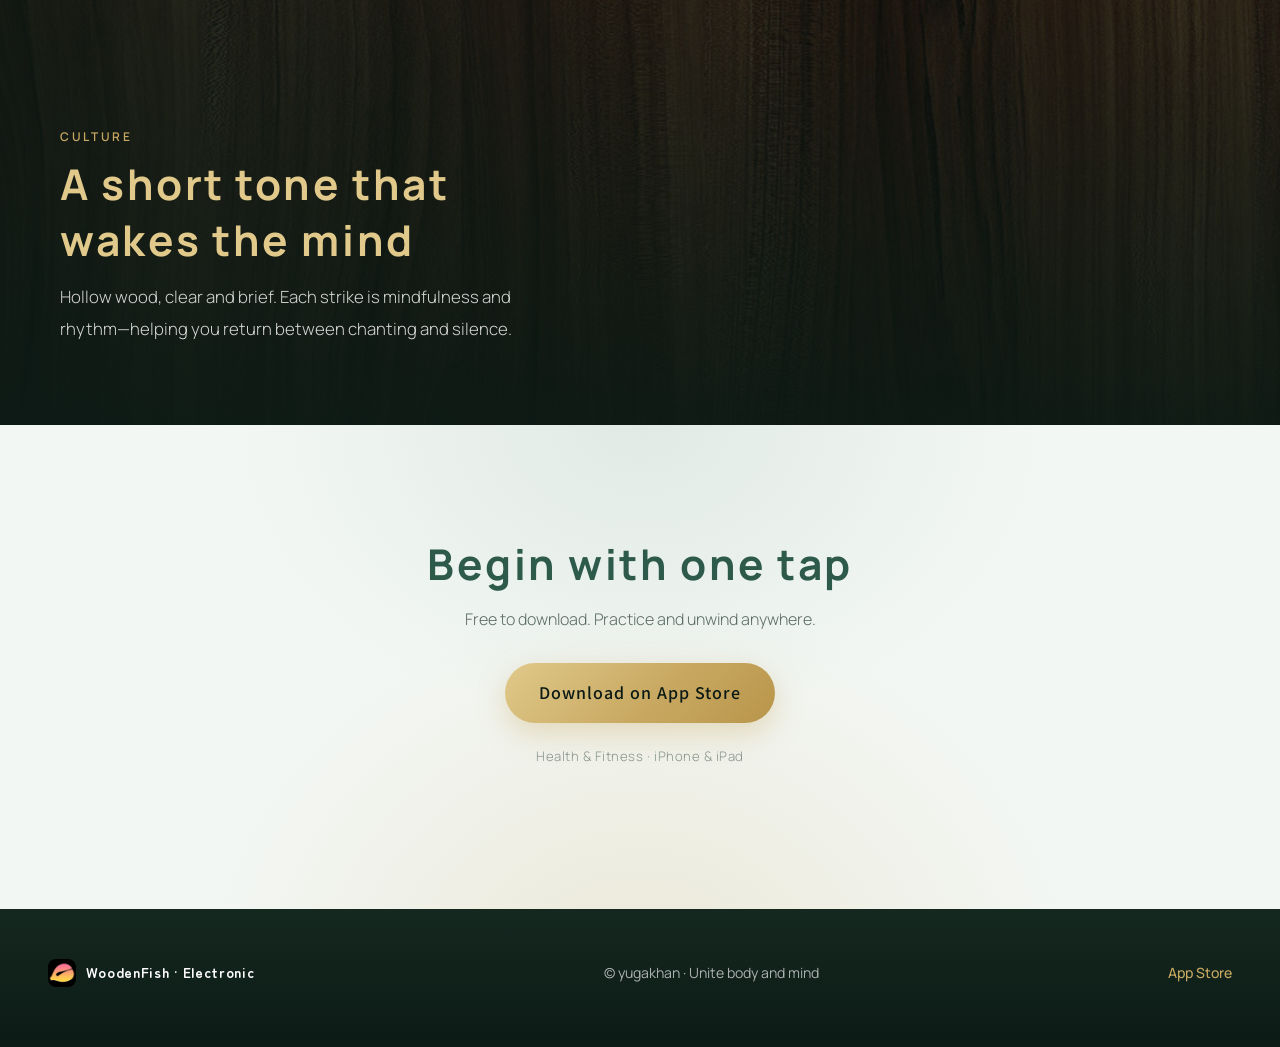
==== commit b0c10b60: "feat: add Japanese and Korean site locales Expand i18n beyond zh/en so visitors can switch among fou" ====
--- a/index.html
+++ b/index.html
@@ -14,6 +14,8 @@
   <link rel="canonical" href="https://yugakhan.github.io/muyu/" />
   <link rel="alternate" hreflang="zh-Hans" href="https://yugakhan.github.io/muyu/" />
   <link rel="alternate" hreflang="en" href="https://yugakhan.github.io/muyu/?lang=en" />
+  <link rel="alternate" hreflang="ja" href="https://yugakhan.github.io/muyu/?lang=ja" />
+  <link rel="alternate" hreflang="ko" href="https://yugakhan.github.io/muyu/?lang=ko" />
   <link rel="alternate" hreflang="x-default" href="https://yugakhan.github.io/muyu/" />
 
   <!-- Open Graph -->
@@ -21,6 +23,8 @@
   <meta property="og:site_name" content="WoodenFish" />
   <meta property="og:locale" content="zh_CN" />
   <meta property="og:locale:alternate" content="en_US" />
+  <meta property="og:locale:alternate" content="ja_JP" />
+  <meta property="og:locale:alternate" content="ko_KR" />
   <meta property="og:url" content="https://yugakhan.github.io/muyu/" />
   <meta property="og:title" content="新木鱼 WoodenFish — 敲击木鱼 · 静心解压" />
   <meta property="og:description" content="数字化木鱼，随时敲击、计功德、伴经声与冥想。Meditate and reduce stress." />
@@ -42,8 +46,8 @@
 
   <link rel="preconnect" href="https://fonts.googleapis.com" />
   <link rel="preconnect" href="https://fonts.gstatic.com" crossorigin />
-  <!-- Sans only: Noto Sans SC + Zen Maru Gothic + Manrope (no Song/serif) -->
-  <link href="https://fonts.googleapis.com/css2?family=Manrope:wght@400;500;600;700&family=Noto+Sans+SC:wght@300;400;500;600;700&family=Zen+Maru+Gothic:wght@400;500;700&display=swap" rel="stylesheet" />
+  <!-- Sans only: Noto Sans SC/JP/KR + Zen Maru Gothic + Manrope (no Song/serif) -->
+  <link href="https://fonts.googleapis.com/css2?family=Manrope:wght@400;500;600;700&family=Noto+Sans+JP:wght@300;400;500;600;700&family=Noto+Sans+KR:wght@300;400;500;600;700&family=Noto+Sans+SC:wght@300;400;500;600;700&family=Zen+Maru+Gothic:wght@400;500;700&display=swap" rel="stylesheet" />
   <link rel="stylesheet" href="styles.css" />
 
   <script type="application/ld+json">
@@ -110,6 +114,8 @@
     <div class="lang" role="group" aria-label="Language">
       <button type="button" data-lang="zh" class="is-active">中文</button>
       <button type="button" data-lang="en">EN</button>
+      <button type="button" data-lang="ja">日本語</button>
+      <button type="button" data-lang="ko">한국어</button>
     </div>
   </header>
 
--- a/styles.css
+++ b/styles.css
@@ -11,11 +11,14 @@
   --deep: #0c1a15;
   --deep-2: #152820;
   /* Rounded gothic + geometric sans — never Song/serif */
-  --font-display: "Zen Maru Gothic", "Noto Sans SC", "PingFang SC", "Hiragino Sans GB",
-    "Microsoft YaHei", system-ui, sans-serif;
-  --font-body: "Noto Sans SC", "Manrope", "PingFang SC", "Hiragino Sans GB", "Microsoft YaHei",
-    system-ui, sans-serif;
+  --font-display: "Zen Maru Gothic", "Noto Sans SC", "Noto Sans JP", "Noto Sans KR",
+    "PingFang SC", "Hiragino Sans GB", "Microsoft YaHei", system-ui, sans-serif;
+  --font-body: "Noto Sans SC", "Noto Sans JP", "Noto Sans KR", "Manrope", "PingFang SC",
+    "Hiragino Sans GB", "Microsoft YaHei", system-ui, sans-serif;
   --font-en: "Manrope", "Noto Sans SC", system-ui, sans-serif;
+  --font-ja: "Zen Maru Gothic", "Noto Sans JP", "Hiragino Sans", "Yu Gothic", system-ui,
+    sans-serif;
+  --font-ko: "Noto Sans KR", "Apple SD Gothic Neo", "Malgun Gothic", system-ui, sans-serif;
 }
 
 *,
@@ -47,6 +50,24 @@
 html[lang="en"] h2,
 html[lang="en"] h3 {
   font-family: var(--font-en);
+}
+
+html[lang="ja"] body,
+html[lang="ja"] .brand-mark,
+html[lang="ja"] .brand-hero,
+html[lang="ja"] h1,
+html[lang="ja"] h2,
+html[lang="ja"] h3 {
+  font-family: var(--font-ja);
+}
+
+html[lang="ko"] body,
+html[lang="ko"] .brand-mark,
+html[lang="ko"] .brand-hero,
+html[lang="ko"] h1,
+html[lang="ko"] h2,
+html[lang="ko"] h3 {
+  font-family: var(--font-ko);
 }
 
 img {
@@ -184,16 +205,24 @@
   background: transparent;
   color: rgba(255, 255, 255, 0.7);
   font-family: var(--font-body);
-  font-size: 0.78rem;
+  font-size: 0.72rem;
   font-weight: 500;
-  padding: 0.4rem 0.85rem;
+  padding: 0.38rem 0.55rem;
   cursor: pointer;
   transition: background 0.2s ease, color 0.2s ease;
+  white-space: nowrap;
 }
 
 .lang button.is-active {
   background: linear-gradient(135deg, var(--gold), #b8954a);
   color: var(--deep);
+}
+
+@media (min-width: 480px) {
+  .lang button {
+    font-size: 0.78rem;
+    padding: 0.4rem 0.75rem;
+  }
 }
 
 @media (min-width: 800px) {
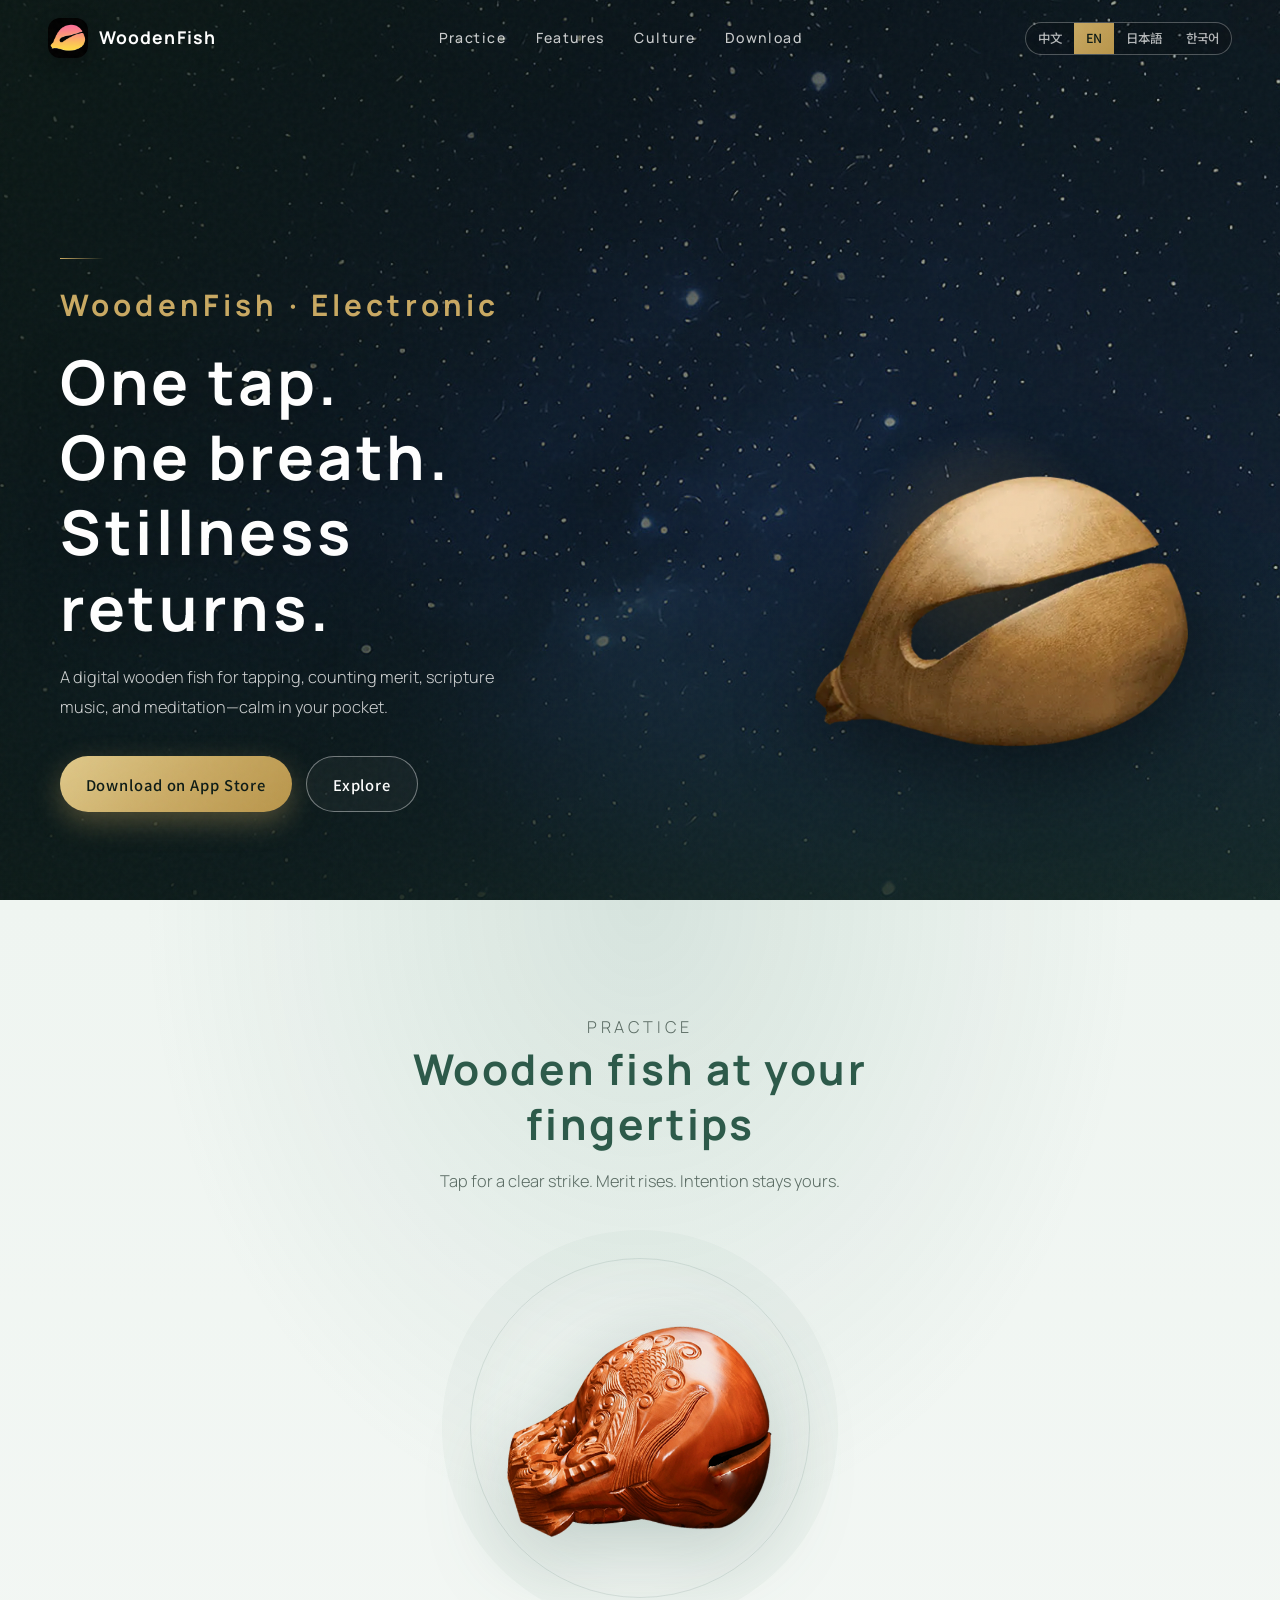
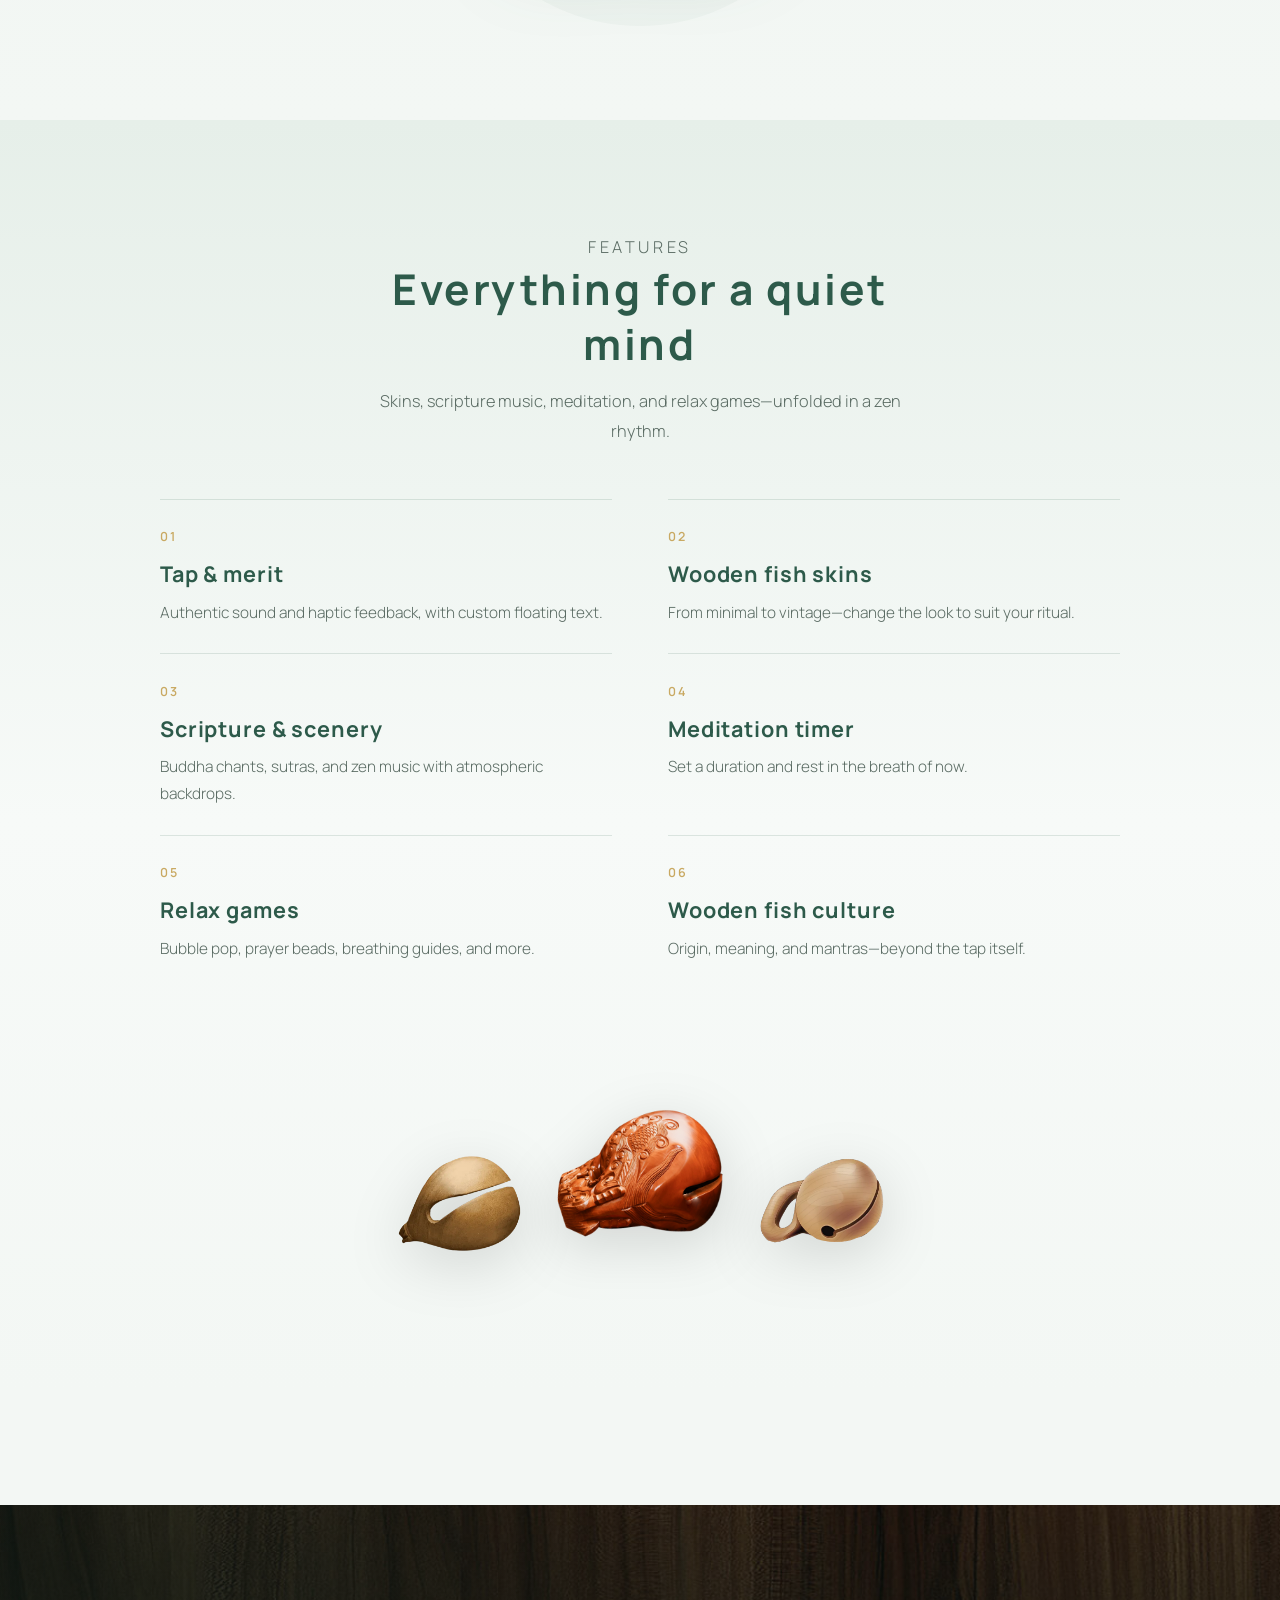
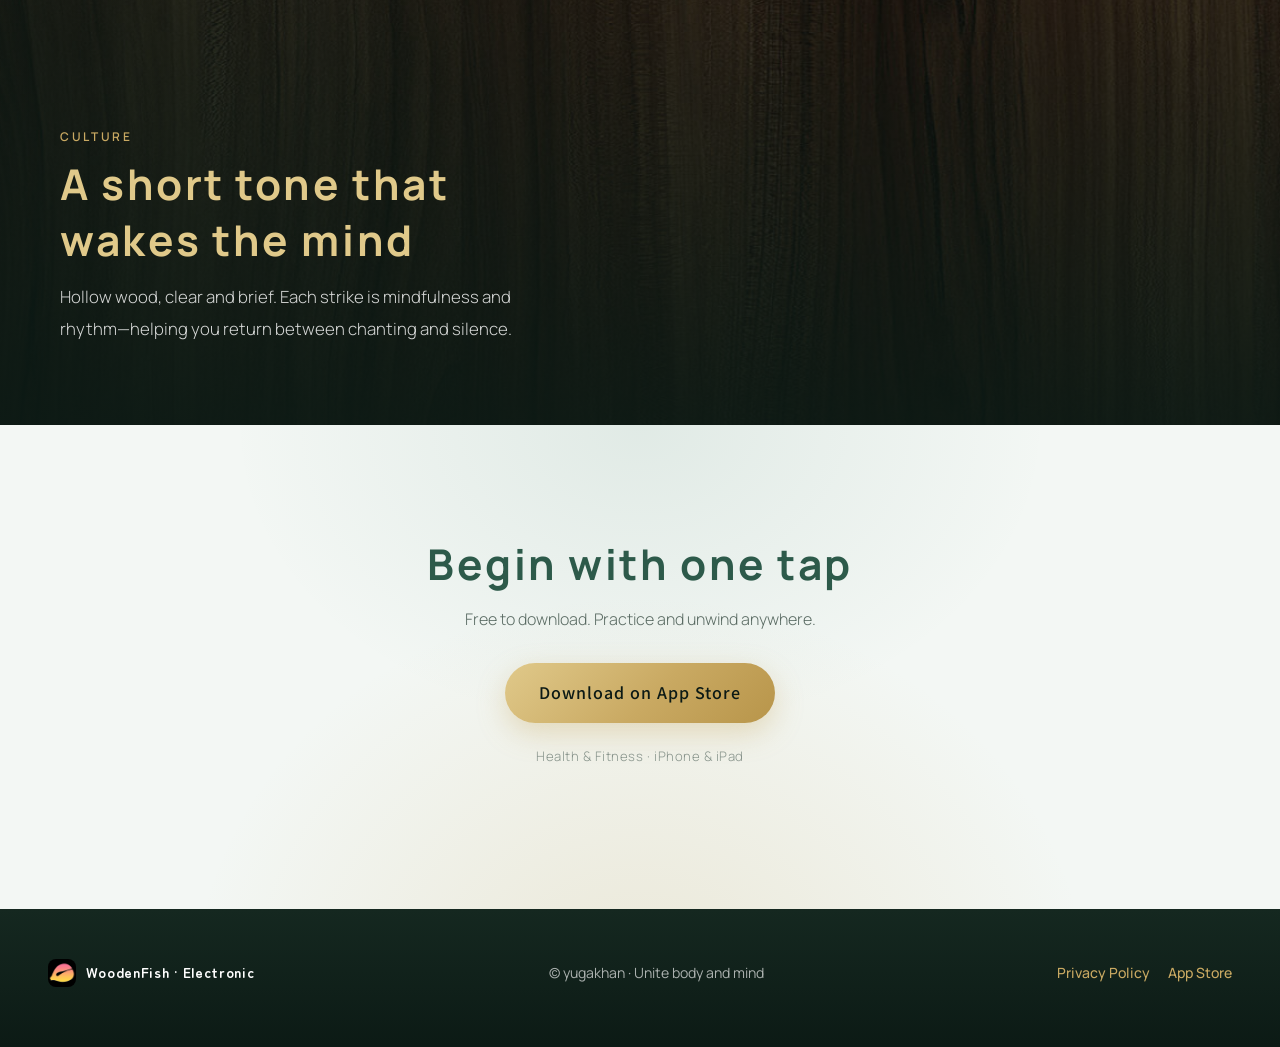
==== commit da8b860b: "feat: add privacy page and default to system language Ship a multilingual privacy policy for App Sto" ====
--- a/index.html
+++ b/index.html
@@ -258,10 +258,13 @@
       <span data-i18n="brand_full">新木鱼 WoodenFish</span>
     </div>
     <p data-i18n="foot_copy">© yugakhan · 让身心合一</p>
-    <a href="https://apps.apple.com/us/app/woodenfish-electronic/id6450141503" target="_blank" rel="noopener">App Store</a>
+    <div class="foot-links">
+      <a href="privacy.html" data-i18n="foot_privacy">隐私政策</a>
+      <a href="https://apps.apple.com/us/app/woodenfish-electronic/id6450141503" target="_blank" rel="noopener">App Store</a>
+    </div>
   </footer>
 
-  <script src="i18n.js"></script>
-  <script src="app.js"></script>
+  <script src="i18n.js?v=syslang1"></script>
+  <script src="app.js?v=syslang1"></script>
 </body>
 </html>
--- a/styles.css
+++ b/styles.css
@@ -865,9 +865,83 @@
   font-weight: 500;
 }
 
+.foot-links {
+  display: flex;
+  flex-wrap: wrap;
+  align-items: center;
+  gap: 1.1rem;
+}
+
 @media (min-width: 768px) {
   .foot {
     padding: 2.4rem 3rem 3rem;
+  }
+}
+
+/* Legal / privacy page */
+.page-legal {
+  background:
+    radial-gradient(ellipse 80% 50% at 10% -10%, rgba(106, 154, 136, 0.18), transparent 55%),
+    radial-gradient(ellipse 60% 40% at 90% 0%, rgba(201, 169, 98, 0.12), transparent 50%),
+    var(--paper);
+}
+
+.page-legal .top {
+  background: rgba(12, 26, 21, 0.82);
+  backdrop-filter: blur(14px);
+  -webkit-backdrop-filter: blur(14px);
+  border-bottom: 1px solid rgba(255, 255, 255, 0.06);
+}
+
+.page-legal .nav {
+  display: flex;
+}
+
+.legal {
+  position: relative;
+  z-index: 1;
+  padding: 7.5rem 1.35rem 4rem;
+}
+
+.legal-inner {
+  max-width: 42rem;
+  margin: 0 auto;
+}
+
+.legal-inner h1 {
+  margin: 0.35rem 0 0.75rem;
+  font-family: var(--font-display);
+  font-size: clamp(1.85rem, 4vw, 2.55rem);
+  font-weight: 700;
+  letter-spacing: 0.04em;
+  color: var(--ink);
+  line-height: 1.25;
+}
+
+.legal-updated {
+  margin: 0 0 1.75rem;
+  color: var(--muted);
+  font-size: 0.9rem;
+}
+
+.legal-inner > p {
+  margin: 0 0 1.15rem;
+  color: var(--ink);
+  line-height: 1.85;
+}
+
+.legal-inner h2 {
+  margin: 2.1rem 0 0.7rem;
+  font-family: var(--font-display);
+  font-size: 1.15rem;
+  font-weight: 700;
+  letter-spacing: 0.04em;
+  color: var(--sage);
+}
+
+@media (min-width: 768px) {
+  .legal {
+    padding: 8.5rem 3rem 5rem;
   }
 }
 
